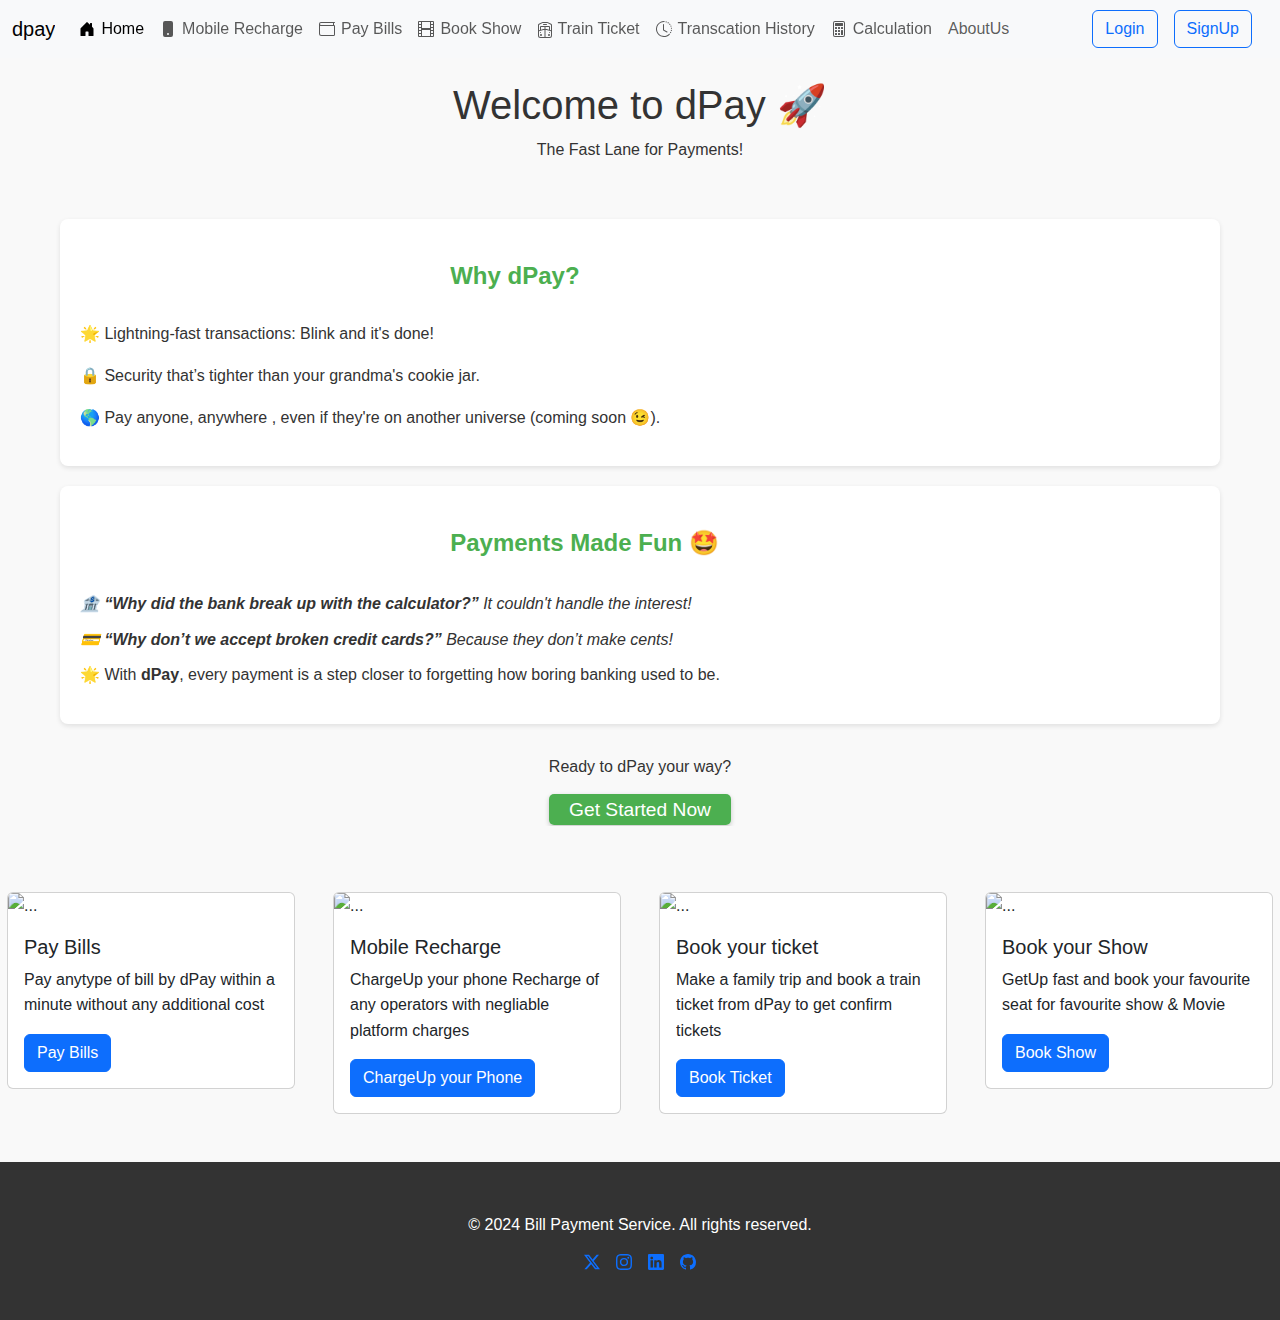
==== index.html @ be0125f6 "Add files via upload" ====
<!DOCTYPE html>
<html lang="en">

<head>
    <meta charset="UTF-8">
    <meta name="viewport" content="width=device-width, initial-scale=1.0">
    <link href="https://cdn.jsdelivr.net/npm/bootstrap@5.3.3/dist/css/bootstrap.min.css" rel="stylesheet"
        integrity="sha384-QWTKZyjpPEjISv5WaRU9OFeRpok6YctnYmDr5pNlyT2bRjXh0JMhjY6hW+ALEwIH" crossorigin="anonymous">
    <link rel="stylesheet" href="home.css">
    <link rel="stylesheet" href="<link rel=" stylesheet
        href="https://cdnjs.cloudflare.com/ajax/libs/font-awesome/6.7.2/css/all.min.css"
        integrity="sha512-Evv84Mr4kqVGRNSgIGL/F/aIDqQb7xQ2vcrdIwxfjThSH8CSR7PBEakCr51Ck+w+/U6swU2Im1vVX0SVk9ABhg=="
        crossorigin="anonymous" referrerpolicy="no-referrer" />
    <title>dPay</title>

</head>

<body>
    <nav class="navbar navbar-expand-lg bg-body-tertiary">
        <div class="container-fluid">
            <a class="navbar-brand" href="#">dpay</a>
            <button class="navbar-toggler" type="button" data-bs-toggle="collapse"
                data-bs-target="#navbarSupportedContent" aria-controls="navbarSupportedContent" aria-expanded="false"
                aria-label="Toggle navigation">
                <span class="navbar-toggler-icon"></span>
            </button>
            <div class="collapse navbar-collapse" id="navbarSupportedContent">
                <ul class="navbar-nav me-auto mb-2 mb-lg-0">
                    <li class="nav-item">
                        <a class=" icon-link icon-link-hover nav-link active" aria-current="page" href="#"> <svg
                                xmlns="http://www.w3.org/2000/svg" width="16" height="16" fill="currentColor"
                                class="bi bi-house-door-fill" viewBox="0 0 16 16">
                                <path
                                    d="M6.5 14.5v-3.505c0-.245.25-.495.5-.495h2c.25 0 .5.25.5.5v3.5a.5.5 0 0 0 .5.5h4a.5.5 0 0 0 .5-.5v-7a.5.5 0 0 0-.146-.354L13 5.793V2.5a.5.5 0 0 0-.5-.5h-1a.5.5 0 0 0-.5.5v1.293L8.354 1.146a.5.5 0 0 0-.708 0l-6 6A.5.5 0 0 0 1.5 7.5v7a.5.5 0 0 0 .5.5h4a.5.5 0 0 0 .5-.5" />
                            </svg> Home</a>
                    </li>
                    <li class="nav-item">
                        <a class=" icon-link icon-link-hover nav-link" href="recharge.html"> <svg
                                xmlns="http://www.w3.org/2000/svg" width="16" height="16" fill="currentColor"
                                class="bi bi-phone-fill" viewBox="0 0 16 16">
                                <path
                                    d="M3 2a2 2 0 0 1 2-2h6a2 2 0 0 1 2 2v12a2 2 0 0 1-2 2H5a2 2 0 0 1-2-2zm6 11a1 1 0 1 0-2 0 1 1 0 0 0 2 0" />
                            </svg> Mobile Recharge </a>
                    </li>
                    <li class="nav-item">
                        <a class=" icon-link icon-link-hover nav-link" href="billpage.html"> <svg
                                xmlns="http://www.w3.org/2000/svg" width="16" height="16" fill="currentColor"
                                class="bi bi-wallet" viewBox="0 0 16 16">
                                <path
                                    d="M0 3a2 2 0 0 1 2-2h13.5a.5.5 0 0 1 0 1H15v2a1 1 0 0 1 1 1v8.5a1.5 1.5 0 0 1-1.5 1.5h-12A2.5 2.5 0 0 1 0 12.5zm1 1.732V12.5A1.5 1.5 0 0 0 2.5 14h12a.5.5 0 0 0 .5-.5V5H2a2 2 0 0 1-1-.268M1 3a1 1 0 0 0 1 1h12V2H2a1 1 0 0 0-1 1" />
                            </svg> Pay Bills</a>
                    </li>
                    <li class="nav-item">
                        <a class=" icon-link icon-link-hover nav-link" href="show.html"> <svg
                                xmlns="http://www.w3.org/2000/svg" width="16" height="16" fill="currentColor"
                                class="bi bi-film" viewBox="0 0 16 16">
                                <path
                                    d="M0 1a1 1 0 0 1 1-1h14a1 1 0 0 1 1 1v14a1 1 0 0 1-1 1H1a1 1 0 0 1-1-1zm4 0v6h8V1zm8 8H4v6h8zM1 1v2h2V1zm2 3H1v2h2zM1 7v2h2V7zm2 3H1v2h2zm-2 3v2h2v-2zM15 1h-2v2h2zm-2 3v2h2V4zm2 3h-2v2h2zm-2 3v2h2v-2zm2 3h-2v2h2z" />
                            </svg>Book Show</a>
                    </li>
                    <li class=" icon-link icon-link-hover nav-item">
                        <a class="nav-link" href="train.html"><svg xmlns="http://www.w3.org/2000/svg" width="16"
                                height="16" fill="currentColor" class="bi bi-train-freight-front" viewBox="0 0 16 16">
                                <path
                                    d="M5.065.158A1.5 1.5 0 0 1 5.736 0h4.528a1.5 1.5 0 0 1 .67.158l3.237 1.618a1.5 1.5 0 0 1 .83 1.342V13.5a2.5 2.5 0 0 1-2.5 2.5h-9A2.5 2.5 0 0 1 1 13.5V3.118a1.5 1.5 0 0 1 .828-1.342zM2 9.372V13.5A1.5 1.5 0 0 0 3.5 15h4V8h-.853a.5.5 0 0 0-.144.021zM8.5 15h4a1.5 1.5 0 0 0 1.5-1.5V9.372l-4.503-1.35A.5.5 0 0 0 9.353 8H8.5zM14 8.328v-5.21a.5.5 0 0 0-.276-.447l-3.236-1.618A.5.5 0 0 0 10.264 1H5.736a.5.5 0 0 0-.223.053L2.277 2.67A.5.5 0 0 0 2 3.118v5.21l1-.3V5a1 1 0 0 1 1-1h8a1 1 0 0 1 1 1v3.028zm-2-.6V5H8.5v2h.853a1.5 1.5 0 0 1 .431.063zM7.5 7V5H4v2.728l2.216-.665A1.5 1.5 0 0 1 6.646 7zm-1-5a.5.5 0 0 0 0 1h3a.5.5 0 0 0 0-1zm-3 8a.5.5 0 1 0 0 1 .5.5 0 0 0 0-1m9 0a.5.5 0 1 0 0 1 .5.5 0 0 0 0-1M5 13a1 1 0 1 1-2 0 1 1 0 0 1 2 0m7 1a1 1 0 1 0 0-2 1 1 0 0 0 0 2" />
                            </svg> Train Ticket</a>
                    </li>
                    <!-- <li class="nav-item dropdown">
                        <a class="nav-link dropdown-toggle" href="#" role="button" data-bs-toggle="dropdown"
                            aria-expanded="false">
                            Bill Payment
                        </a>
                        <ul class="dropdown-menu">
                            <li><a class="dropdown-item" href="#">Electricity Bill</a></li>
                            <li><a class="dropdown-item" href="#">Water Bill</a></li>
                            <li><a class="dropdown-item" href="#">Internet</a></li>
                            <li>
                                <hr class="dropdown-divider">
                            </li>
                            <li><a class="dropdown-item" href="#">Something else here</a></li>
                        </ul> -->

                    </li>
                    <li class="nav-item">
                        <a class=" icon-link icon-link-hover nav-link" href="transcation.html"> <svg
                                xmlns="http://www.w3.org/2000/svg" width="16" height="16" fill="currentColor"
                                class="bi bi-clock-history" viewBox="0 0 16 16">
                                <path
                                    d="M8.515 1.019A7 7 0 0 0 8 1V0a8 8 0 0 1 .589.022zm2.004.45a7 7 0 0 0-.985-.299l.219-.976q.576.129 1.126.342zm1.37.71a7 7 0 0 0-.439-.27l.493-.87a8 8 0 0 1 .979.654l-.615.789a7 7 0 0 0-.418-.302zm1.834 1.79a7 7 0 0 0-.653-.796l.724-.69q.406.429.747.91zm.744 1.352a7 7 0 0 0-.214-.468l.893-.45a8 8 0 0 1 .45 1.088l-.95.313a7 7 0 0 0-.179-.483m.53 2.507a7 7 0 0 0-.1-1.025l.985-.17q.1.58.116 1.17zm-.131 1.538q.05-.254.081-.51l.993.123a8 8 0 0 1-.23 1.155l-.964-.267q.069-.247.12-.501m-.952 2.379q.276-.436.486-.908l.914.405q-.24.54-.555 1.038zm-.964 1.205q.183-.183.35-.378l.758.653a8 8 0 0 1-.401.432z" />
                                <path d="M8 1a7 7 0 1 0 4.95 11.95l.707.707A8.001 8.001 0 1 1 8 0z" />
                                <path
                                    d="M7.5 3a.5.5 0 0 1 .5.5v5.21l3.248 1.856a.5.5 0 0 1-.496.868l-3.5-2A.5.5 0 0 1 7 9V3.5a.5.5 0 0 1 .5-.5" />
                            </svg>Transcation History</a>
                    </li>
                    <li class="nav-item">
                        <a class=" icon-link icon-link-hover nav-link" href="calculator.html"> <svg
                                xmlns="http://www.w3.org/2000/svg" width="16" height="16" fill="currentColor"
                                class="bi bi-calculator" viewBox="0 0 16 16">
                                <path
                                    d="M12 1a1 1 0 0 1 1 1v12a1 1 0 0 1-1 1H4a1 1 0 0 1-1-1V2a1 1 0 0 1 1-1zM4 0a2 2 0 0 0-2 2v12a2 2 0 0 0 2 2h8a2 2 0 0 0 2-2V2a2 2 0 0 0-2-2z" />
                                <path
                                    d="M4 2.5a.5.5 0 0 1 .5-.5h7a.5.5 0 0 1 .5.5v2a.5.5 0 0 1-.5.5h-7a.5.5 0 0 1-.5-.5zm0 4a.5.5 0 0 1 .5-.5h1a.5.5 0 0 1 .5.5v1a.5.5 0 0 1-.5.5h-1a.5.5 0 0 1-.5-.5zm0 3a.5.5 0 0 1 .5-.5h1a.5.5 0 0 1 .5.5v1a.5.5 0 0 1-.5.5h-1a.5.5 0 0 1-.5-.5zm0 3a.5.5 0 0 1 .5-.5h1a.5.5 0 0 1 .5.5v1a.5.5 0 0 1-.5.5h-1a.5.5 0 0 1-.5-.5zm3-6a.5.5 0 0 1 .5-.5h1a.5.5 0 0 1 .5.5v1a.5.5 0 0 1-.5.5h-1a.5.5 0 0 1-.5-.5zm0 3a.5.5 0 0 1 .5-.5h1a.5.5 0 0 1 .5.5v1a.5.5 0 0 1-.5.5h-1a.5.5 0 0 1-.5-.5zm0 3a.5.5 0 0 1 .5-.5h1a.5.5 0 0 1 .5.5v1a.5.5 0 0 1-.5.5h-1a.5.5 0 0 1-.5-.5zm3-6a.5.5 0 0 1 .5-.5h1a.5.5 0 0 1 .5.5v1a.5.5 0 0 1-.5.5h-1a.5.5 0 0 1-.5-.5zm0 3a.5.5 0 0 1 .5-.5h1a.5.5 0 0 1 .5.5v4a.5.5 0 0 1-.5.5h-1a.5.5 0 0 1-.5-.5z" />
                            </svg>Calculation</a>
                    </li>
                    <li class="nav-item">
                        <a class="nav-link" href="aboutus.html">AboutUs</a>
                    </li>
                </ul>
                <a href="login.html"><button type="button" class="btn btn-outline-primary me-3">Login</button></a>
                <a href="signup.html"><button type="button" class="btn btn-outline-primary me-3">SignUp</button></a>

            </div>
        </div>
    </nav>
    <div class="div">
        <h1>Welcome to dPay 🚀</h1>
        <p>The Fast Lane for Payments!</p>
    </div>
    </header>
    <div class="container">
        <div class="content-section">
            <h2>Why dPay?</h2>
            <p>🌟 Lightning-fast transactions: Blink and it's done!</p>
            <p>🔒 Security that’s tighter than your grandma's cookie jar.</p>
            <p>🌎 Pay anyone, anywhere , even if they're on another universe (coming soon 😉).</p>
        </div>
        <div class="content-section">
            <h2>Payments Made Fun 🤩</h2>
            <p class="joke">🏦 <strong>“Why did the bank break up with the calculator?”</strong> It couldn't handle the
                interest!</p>
            <p class="joke">💳 <strong>“Why don’t we accept broken credit cards?”</strong> Because they don’t make
                cents!</p>
            <p>🌟 With <strong>dPay</strong>, every payment is a step closer to forgetting how boring banking used to
                be.</p>
        </div>
        <div class="cta">
            <p>Ready to dPay your way?</p>
            <a href="#">Get Started Now</a>
        </div>
    </div>



    <section class="container-fliud  ">
        <div class="row">
            <div class=" col-lg-3 col-sm-6 col-12  ">
                <div class=" cardmargin card mt-3 md-2" style="width: 18rem;">
                    <img src="billimage.png" class="card-img-top" alt="...">
                    <div class="card-body">
                        <h5 class="card-title">Pay Bills</h5>
                        <p class="card-text">Pay anytype of bill by dPay within a minute without any additional cost</p>
                        <a href="billpage.html" class="btn btn-primary">Pay Bills</a>
                    </div>
                </div>
            </div>
            <div class="col-lg-3 col-sm-6 col-12 ">
                <div class=" cardmargin card mt-3 md-2 " style="width: 18rem;">
                    <img src="https://biznext.in/blog/wp-content/uploads/2024/04/Important-Features-of-Mobile-Recharge-Software.webp"
                        class="card-img-top" alt="...">
                    <div class="card-body">
                        <h5 class="card-title">Mobile Recharge</h5>
                        <p class="card-text">ChargeUp your phone Recharge of any operators with negliable platform
                            charges</p>
                        <a href="recharge.html" class="btn btn-primary">ChargeUp your Phone</a>
                    </div>
                </div>
            </div>
            <div class=" col-lg-3 col-sm-6 col-12 ">
                <div class=" cardmargin  card  mt-3 md-2 " style="width: 18rem;">
                    <img src="https://www.shutterstock.com/shutterstock/photos/2251245811/display_1500/stock-vector-train-ticket-booking-through-mobile-phone-2251245811.jpg"
                        class="card-img-top" alt="...">
                    <div class="card-body">
                        <h5 class="card-title">Book your ticket</h5>
                        <p class="card-text">Make a family trip and book a train ticket from dPay to get confirm tickets
                        </p>
                        <a href="train.html" class="btn btn-primary">Book Ticket </a>
                    </div>
                </div>
            </div>

            <div class=" col-lg-3 col-sm-6 col-12 ">
                <div class=" cardmargin  card  mt-3 md-2 " style="width: 18rem;">
                    <img src="https://www.crafin.in/wp-content/uploads/2023/05/Bookmyshow-ticket.png"
                        class="card-img-top" alt="...">
                    <div class="card-body">
                        <h5 class="card-title">Book your Show</h5>
                        <p class="card-text">GetUp fast and book your favourite seat for favourite show & Movie
                        </p>
                        <a href="show.html" class="btn btn-primary">Book Show</a>
                    </div>
                </div>
            </div>
        </div>
    </section>

    <footer class="footer text-center  mt-5 ">
        <div class="container">
            <div class="row">
                <div class="col-12">
                    <p>&copy; 2024 Bill Payment Service. All rights reserved.</p>
                </div>
            </div>
            <div class="row">
                <div class="col-12">
                    <div class="d-flex justify-content-center gap-3">

                        <a href="https://x.com/Divyansh7157044?t=RC0kEVjVIzwdA5XYMncpYw&s=09" target="_blank"
                            class=" icon-link icon-link-hover  social-icon">
                            <svg xmlns="http://www.w3.org/2000/svg" width="16" height="16" fill="currentColor"
                                class="bi bi-twitter-x" viewBox="0 0 16 16">
                                <path
                                    d="M12.6.75h2.454l-5.36 6.142L16 15.25h-4.937l-3.867-5.07-4.425 5.07H.316l5.733-6.57L0 .75h5.063l3.495 4.633L12.601.75Zm-.86 13.028h1.36L4.323 2.145H2.865z" />
                            </svg>
                        </a>
                        <a href="https://www.instagram.com/divyansh_upadhyay23/ " target="_blank"
                            class=" icon-link icon-link-hover  social-icon">
                            <svg xmlns="http://www.w3.org/2000/svg" width="16" height="16" fill="currentColor"
                                class="bi bi-instagram" viewBox="0 0 16 16">
                                <path
                                    d="M8 0C5.829 0 5.556.01 4.703.048 3.85.088 3.269.222 2.76.42a3.9 3.9 0 0 0-1.417.923A3.9 3.9 0 0 0 .42 2.76C.222 3.268.087 3.85.048 4.7.01 5.555 0 5.827 0 8.001c0 2.172.01 2.444.048 3.297.04.852.174 1.433.372 1.942.205.526.478.972.923 1.417.444.445.89.719 1.416.923.51.198 1.09.333 1.942.372C5.555 15.99 5.827 16 8 16s2.444-.01 3.298-.048c.851-.04 1.434-.174 1.943-.372a3.9 3.9 0 0 0 1.416-.923c.445-.445.718-.891.923-1.417.197-.509.332-1.09.372-1.942C15.99 10.445 16 10.173 16 8s-.01-2.445-.048-3.299c-.04-.851-.175-1.433-.372-1.941a3.9 3.9 0 0 0-.923-1.417A3.9 3.9 0 0 0 13.24.42c-.51-.198-1.092-.333-1.943-.372C10.443.01 10.172 0 7.998 0zm-.717 1.442h.718c2.136 0 2.389.007 3.232.046.78.035 1.204.166 1.486.275.373.145.64.319.92.599s.453.546.598.92c.11.281.24.705.275 1.485.039.843.047 1.096.047 3.231s-.008 2.389-.047 3.232c-.035.78-.166 1.203-.275 1.485a2.5 2.5 0 0 1-.599.919c-.28.28-.546.453-.92.598-.28.11-.704.24-1.485.276-.843.038-1.096.047-3.232.047s-2.39-.009-3.233-.047c-.78-.036-1.203-.166-1.485-.276a2.5 2.5 0 0 1-.92-.598 2.5 2.5 0 0 1-.6-.92c-.109-.281-.24-.705-.275-1.485-.038-.843-.046-1.096-.046-3.233s.008-2.388.046-3.231c.036-.78.166-1.204.276-1.486.145-.373.319-.64.599-.92s.546-.453.92-.598c.282-.11.705-.24 1.485-.276.738-.034 1.024-.044 2.515-.045zm4.988 1.328a.96.96 0 1 0 0 1.92.96.96 0 0 0 0-1.92m-4.27 1.122a4.109 4.109 0 1 0 0 8.217 4.109 4.109 0 0 0 0-8.217m0 1.441a2.667 2.667 0 1 1 0 5.334 2.667 2.667 0 0 1 0-5.334" />
                            </svg>
                        </a>
                        <a href="https://www.linkedin.com/in/divyansh-upadhyay-594279325?utm_source=share&utm_campaign=share_via&utm_content=profile&utm_medium=android_app "
                            target="_blank" class=" icon-link icon-link-hover  social-icon">
                            <svg xmlns="http://www.w3.org/2000/svg" width="16" height="16" fill="currentColor"
                                class="bi bi-linkedin" viewBox="0 0 16 16">
                                <path
                                    d="M0 1.146C0 .513.526 0 1.175 0h13.65C15.474 0 16 .513 16 1.146v13.708c0 .633-.526 1.146-1.175 1.146H1.175C.526 16 0 15.487 0 14.854zm4.943 12.248V6.169H2.542v7.225zm-1.2-8.212c.837 0 1.358-.554 1.358-1.248-.015-.709-.52-1.248-1.342-1.248S2.4 3.226 2.4 3.934c0 .694.521 1.248 1.327 1.248zm4.908 8.212V9.359c0-.216.016-.432.08-.586.173-.431.568-.878 1.232-.878.869 0 1.216.662 1.216 1.634v3.865h2.401V9.25c0-2.22-1.184-3.252-2.764-3.252-1.274 0-1.845.7-2.165 1.193v.025h-.016l.016-.025V6.169h-2.4c.03.678 0 7.225 0 7.225z" />
                            </svg>
                        </a>
                        <a href="https://github.com/Divyansh132006" target="_blank"
                            class=" icon-link icon-link-hover   social-icon">
                            <svg xmlns="http://www.w3.org/2000/svg" width="16" height="16" fill="currentColor"
                                class="bi bi-github" viewBox="0 0 16 16">
                                <path
                                    d="M8 0C3.58 0 0 3.58 0 8c0 3.54 2.29 6.53 5.47 7.59.4.07.55-.17.55-.38 0-.19-.01-.82-.01-1.49-2.01.37-2.53-.49-2.69-.94-.09-.23-.48-.94-.82-1.13-.28-.15-.68-.52-.01-.53.63-.01 1.08.58 1.23.82.72 1.21 1.87.87 2.33.66.07-.52.28-.87.51-1.07-1.78-.2-3.64-.89-3.64-3.95 0-.87.31-1.59.82-2.15-.08-.2-.36-1.02.08-2.12 0 0 .67-.21 2.2.82.64-.18 1.32-.27 2-.27s1.36.09 2 .27c1.53-1.04 2.2-.82 2.2-.82.44 1.1.16 1.92.08 2.12.51.56.82 1.27.82 2.15 0 3.07-1.87 3.75-3.65 3.95.29.25.54.73.54 1.48 0 1.07-.01 1.93-.01 2.2 0 .21.15.46.55.38A8.01 8.01 0 0 0 16 8c0-4.42-3.58-8-8-8" />
                            </svg>
                        </a>
                    </div>
                </div>
            </div>
        </div>
    </footer>
    <script src="https://cdn.jsdelivr.net/npm/@popperjs/core@2.11.8/dist/umd/popper.min.js"
        integrity="sha384-I7E8VVD/ismYTF4hNIPjVp/Zjvgyol6VFvRkX/vR+Vc4jQkC+hVqc2pM8ODewa9r"
        crossorigin="anonymous"></script>
    <script src="https://cdn.jsdelivr.net/npm/bootstrap@5.3.3/dist/js/bootstrap.min.js"
        integrity="sha384-0pUGZvbkm6XF6gxjEnlmuGrJXVbNuzT9qBBavbLwCsOGabYfZo0T0to5eqruptLy"
        crossorigin="anonymous"></script>
</body>
</html>
---- home.css ----
*{
    overflow-x: hidden;
  
}
.container h2{
    margin-left: 31%;
    margin-right: 32%;
    font-family: 'Franklin Gothic Medium', 'Arial Narrow', Arial, sans-serif;
    font-size: x-large;
    font-weight: 900;
    padding: 23px;
    border: 12px;
    border-radius: 25px;
    box-shadow: 9px;
    border-color: black;
}
.cardmargin{
    margin: auto;
}
.footer {
    background-color: #333;
    color: white;
    padding: 30px 0;
}
.social-icon img {
    width: 30px;
    height: 30px;
    transition: transform 0.3s ease;
}
.social-icon img:hover {
    transform: scale(1.1);
}

/* Footer container */
/* .footer {
    background-color: #333;
    color: white;
    padding: 20px 0;
    text-align: center;
    font-family: Arial, sans-serif;
}

.footer-container {
    width: 100%;
    max-width: 1200px;
    margin: 0 auto;
    padding: 0 20px;
}

.footer-content p {
    margin: 10px 0;
    font-size: 16px;
}

.social-media-links {
    display: flex;
    justify-content: center;
    gap: 20px;
    margin-top: 10px;
}

/* Social media icons */
/* .social-icon img {
    width: 30px;
    height: 30px;
    transition: transform 0.3s ease;
}

.social-icon img:hover {
    transform: scale(1.1);

 Responsive styles 
@media screen and (max-width: 768px) {
    .social-media-links {
        flex-direction: row;
        justify-content: center;
        gap: 15px;
    }

    .footer-content p {
        font-size: 14px;
    }
}

@media screen and (max-width: 480px) {
    .footer-content {
        padding: 10px;
    }

    .footer-content p {
        font-size: 12px;
    }

    .social-media-links {
        flex-direction: column;
        gap: 10px;
    }

    .social-icon img {
        width: 25px;
        height: 25px;
    }
} */
body {
    font-family: Arial, sans-serif;
    margin: 0;
    padding: 0;
    line-height: 1.6;
    background-color: #f9f9f9;
    color: #333;
  }
  .div h1{
    margin-top: 23px;
    text-align:center ;
  }
  .div :nth-child(2){
    text-align: center;
  }
  .container {
    max-width: 1200px;
    margin: 0 auto;
    padding: 20px;
  }
  header {
    text-align: center;
    background-color: #4CAF50;
    color: #fff;
    padding: 20px 0;
  }
  header h1 {
    margin: 0;
    font-size: 2.5rem;
  }
  header p {
    font-size: 1.2rem;
  }
  .content-section {
    background-color: #fff;
    margin: 20px 0;
    padding: 20px;
    border-radius: 8px;
    box-shadow: 0 2px 5px rgba(0, 0, 0, 0.1);
  }
  .content-section h2 {
    color: #4CAF50;
  }
  .joke {
    font-style: italic;
    margin: 10px 0;
  }
  .cta {
    text-align: center;
    margin: 30px 0;
  }
  .cta a {
    text-decoration: none;
    color: #fff;
    background-color: #4CAF50;
    padding: 5px 20px;
    font-size: 1.2rem;
    border-radius: 5px;
    box-shadow: 0 2px 5px rgba(0, 0, 0, 0.2);
    transition: background-color 0.3s ease;
  }
  .cta a:hover {
    background-color: #45a049;
  }
  footer {
    text-align: center;
    padding: 10px 0;
    background-color: #4CAF50;
    color: #fff;
  }
  @media (max-width: 768px) {
    header h1 {
      font-size: 2rem;
    }
    .cta a {
      font-size: 1rem;
    }
  }
  @media (max-width: 480px) {
    header p {
      font-size: 1rem;
    }
    .content-section {
      padding: 15px;
    }
  }
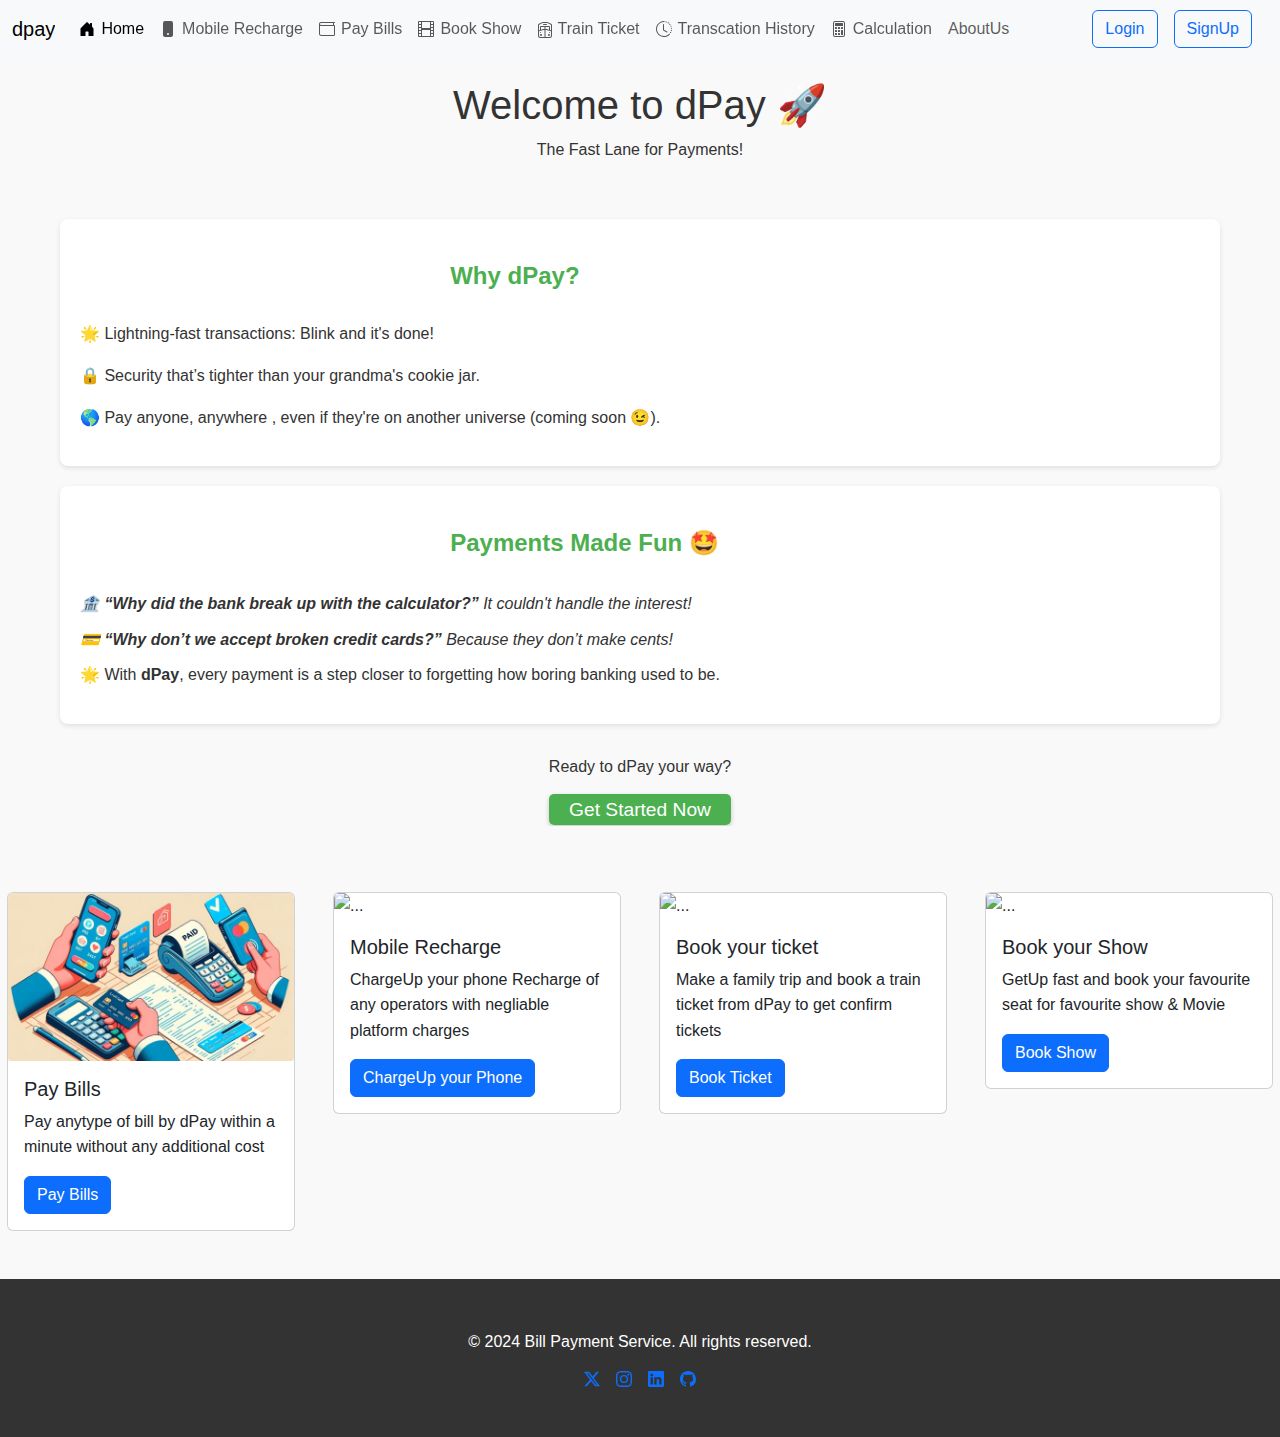
==== commit ad2c8ce6: "Update index.html" ====
--- a/index.html
+++ b/index.html
@@ -145,7 +145,7 @@
         <div class="row">
             <div class=" col-lg-3 col-sm-6 col-12  ">
                 <div class=" cardmargin card mt-3 md-2" style="width: 18rem;">
-                    <img src="billimage.png" class="card-img-top" alt="...">
+                    <img src="Billimage.jpg" class="card-img-top" alt="...">
                     <div class="card-body">
                         <h5 class="card-title">Pay Bills</h5>
                         <p class="card-text">Pay anytype of bill by dPay within a minute without any additional cost</p>
@@ -248,4 +248,4 @@
         integrity="sha384-0pUGZvbkm6XF6gxjEnlmuGrJXVbNuzT9qBBavbLwCsOGabYfZo0T0to5eqruptLy"
         crossorigin="anonymous"></script>
 </body>
-</html>+</html>
